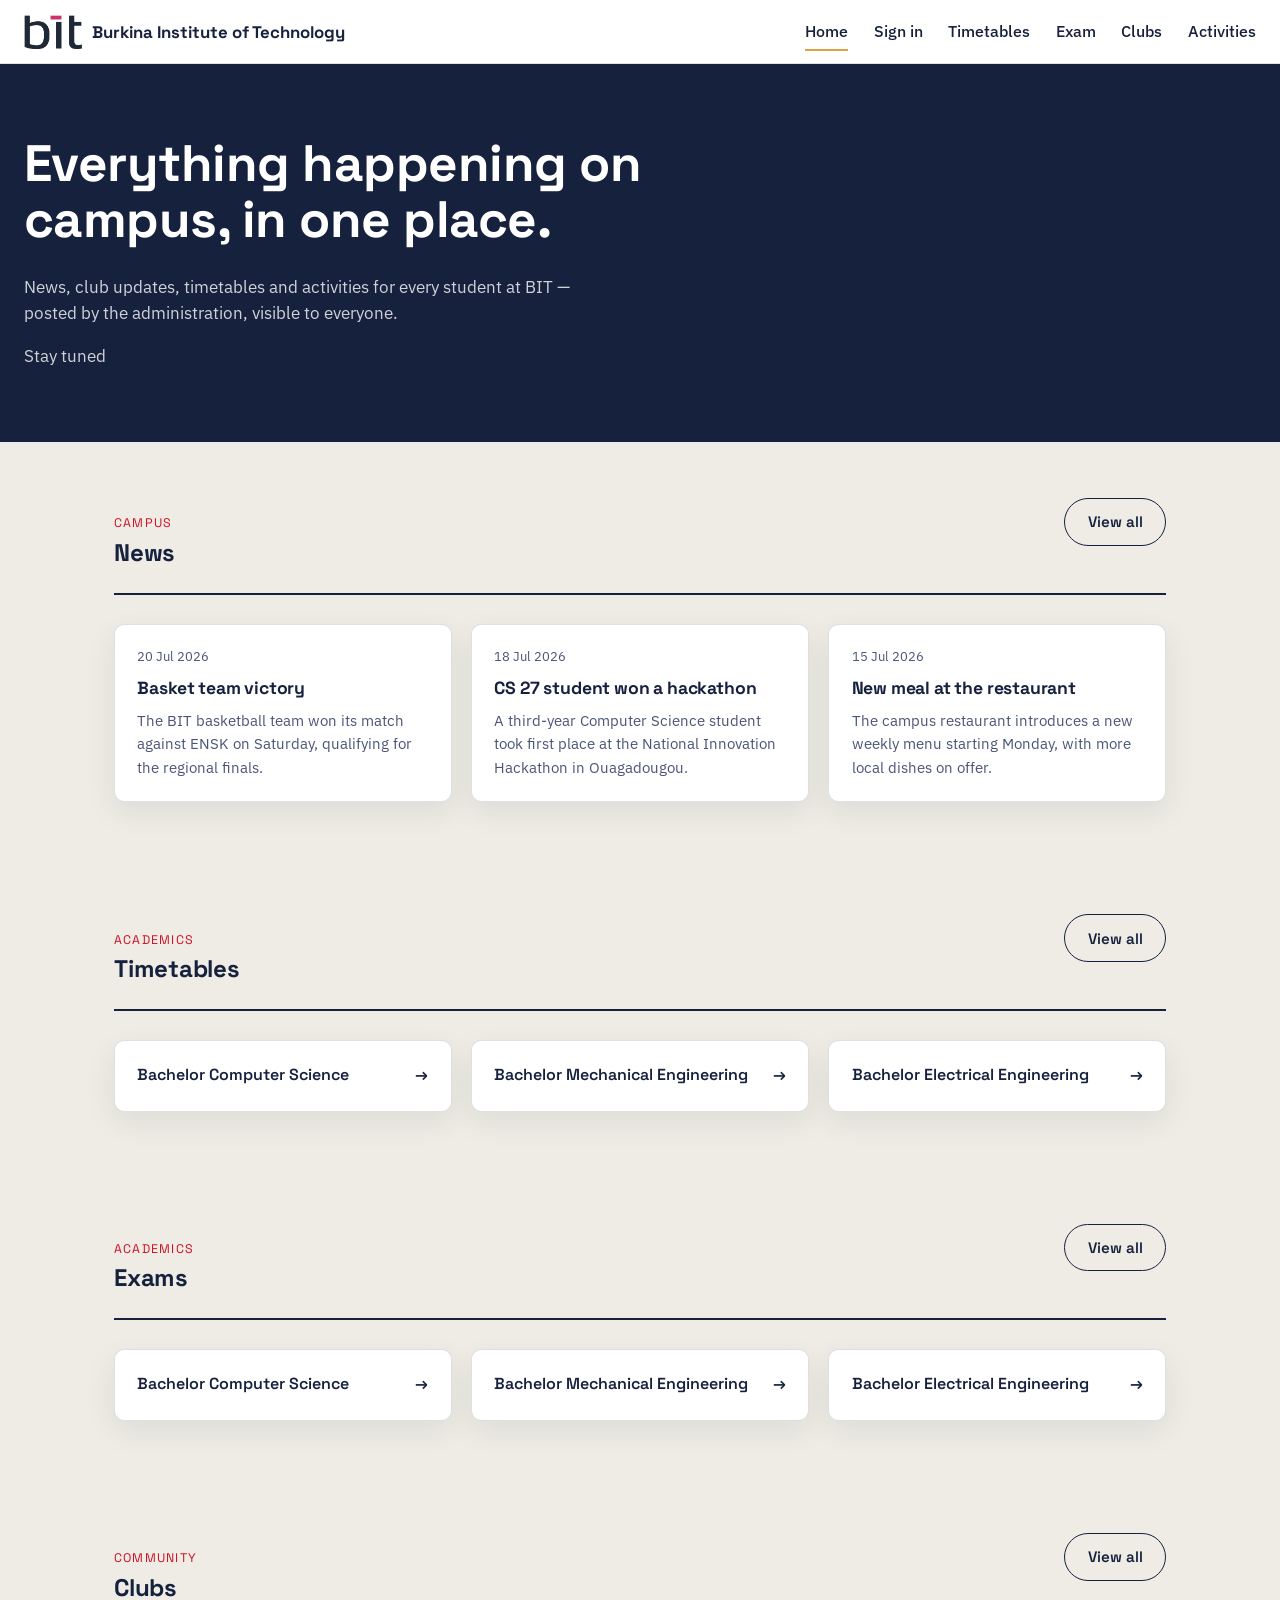
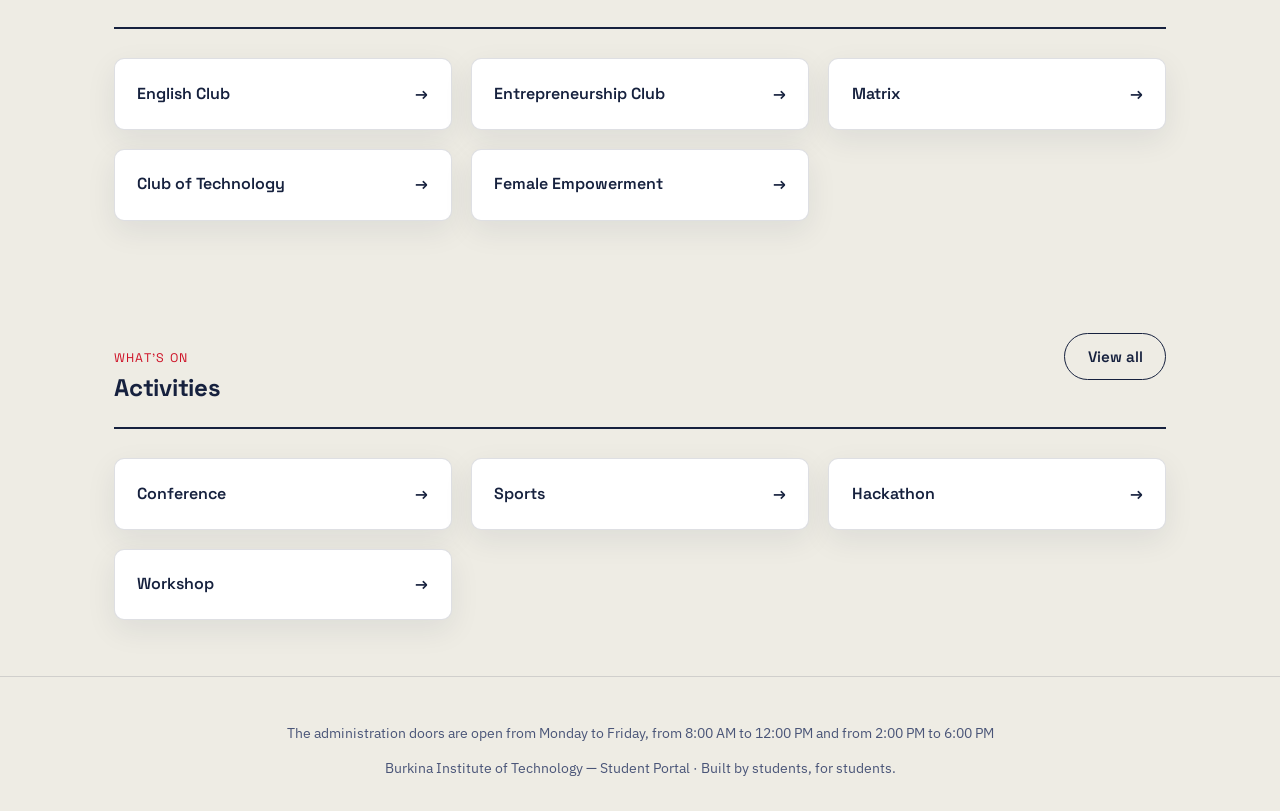
==== index.html @ 42c232f4 "Add files via upload" ====
<!DOCTYPE html>
<html lang="en">
<head>
  <meta charset="UTF-8">
  <meta name="viewport" content="width=device-width, initial-scale=1.0">
  <title>Burkina Institute of Technology</title>
  <link rel="stylesheet" href="css/style.css">
</head>
<body>

  <nav>
    <a href="index.html" class="logo"><img src="images/bit.png" alt="BIT logo">Burkina Institute of Technology</a>
    <button class="nav-toggle" aria-label="Toggle menu">☰</button>
    <div class="nav-links">
      <a href="index.html" class="active">Home</a>
      <a href="/pages/sign.html">Sign in</a>
      <a href="/pages/timetable.html">Timetables</a>
      <a href="/pages/exam.html">Exam</a>
      <a href="/pages/clubs.html">Clubs</a>
      <a href="/pages/activities.html">Activities</a>
    </div>
  </nav>

  <header class="hero">
    <div class="hero-content">
      <h1>Everything happening on campus, in one place.</h1>
      <p>News, club updates, timetables and activities for every student at BIT — posted by the administration, visible to everyone.</p>
      <p>Stay tuned</p>
    </div>
  </header>

  <main>

    <section id="news">
      <div class="section-head">
        <div>
          <span class="eyebrow">Campus</span>
          <h2>News</h2>
        </div>
        <a href="news.html" class="btn btn-outline">View all</a>
      </div>
      <div class="grid" id="news-list-public"></div>
    </section>

    <section id="timetable">
      <div class="section-head">
        <div>
          <span class="eyebrow">Academics</span>
          <h2>Timetables</h2>
        </div>
        <a href="timetable.html" class="btn btn-outline">View all</a>
      </div>
      <div class="grid" id="timetable-links-public"></div>
    </section>


    <section id="exam">
      <div class="section-head">
        <div>
          <span class="eyebrow">Academics</span>
          <h2>Exams</h2>
        </div>
        <a href="exam.html" class="btn btn-outline">View all</a>
      </div>
      <div class="grid" id="exam-links-public"></div>
    </section>

    <section id="clubs">
      <div class="section-head">
        <div>
          <span class="eyebrow">Community</span>
          <h2>Clubs</h2>
        </div>
        <a href="clubs.html" class="btn btn-outline">View all</a>
      </div>
      <div class="grid" id="clubs-links-public"></div>
    </section>

    <section id="activities">
      <div class="section-head">
        <div>
          <span class="eyebrow">What's on</span>
          <h2>Activities</h2>
        </div>
        <a href="activities.html" class="btn btn-outline">View all</a>
      </div>
      <div class="grid" id="activities-links-public"></div>
    </section>

  </main>

  <footer>
    <p>The administration doors are open from Monday to Friday, from 8:00 AM to 12:00 PM and from 2:00 PM to 6:00 PM</p>
    Burkina Institute of Technology — Student Portal · Built by students, for students.
  </footer>

  <script src="js/database.js"></script>
   <script src="js/script.js"></script>
</body>
</html>
---- css/style.css ----
@import url('https://fonts.googleapis.com/css2?family=Space+Grotesk:wght@500;600;700&family=IBM+Plex+Sans:wght@400;500;600&display=swap');

:root {
  --ink: #16213e;
  --ink-soft: #4a5578;
  --paper: #eeece4;
  --paper-raised: #ffffff;
  --gold: #d9a441;
  --red: #ce1126;
  --green: #158a4d;
  --line: rgba(22, 33, 62, 0.14);
  --shadow: 0 10px 30px rgba(22, 33, 62, 0.08);
  --font-display: 'Space Grotesk', sans-serif;
  --font-body: 'IBM Plex Sans', sans-serif;
  --radius: 10px;
}

* { box-sizing: border-box; }

html { scroll-behavior: smooth; }

body {
  margin: 0;
  background: var(--paper);
  color: var(--ink);
  font-family: var(--font-body);
  line-height: 1.55;
}

h1, h2, h3 {
  font-family: var(--font-display);
  margin: 0 0 0.5em 0;
  color: var(--ink);
  letter-spacing: -0.01em;
}

a { color: inherit; text-decoration: none; }

img { max-width: 100%; display: block; }

:focus-visible {
  outline: 3px solid var(--gold);
  outline-offset: 2px;
}

/* ---------- Nav ---------- */
nav {
  position: sticky;
  top: 0;
  z-index: 50;
  display: flex;
  align-items: center;
  justify-content: space-between;
  padding: 0.9rem 1.5rem;
  background: var(--paper-raised);
  border-bottom: 1px solid var(--line);
}

nav .logo {
  display: flex;
  align-items: center;
  gap: 0.6rem;
  font-family: var(--font-display);
  font-weight: 700;
  font-size: 1.05rem;
}

nav .logo img { height: 34px; width: auto; max-width: 90px; object-fit: contain; }

.nav-links {
  display: flex;
  align-items: center;
  gap: 1.6rem;
  font-weight: 500;
}

.nav-links a {
  position: relative;
  padding: 0.3rem 0;
}

.nav-links a::after {
  content: "";
  position: absolute;
  left: 0; bottom: -2px;
  width: 0%;
  height: 2px;
  background: var(--gold);
  transition: width 0.2s ease;
}

.nav-links a:hover::after,
.nav-links a.active::after { width: 100%; }

.nav-links a.btn-outline {
  border: 1.5px solid var(--ink);
  padding: 0.4rem 0.9rem;
  border-radius: 999px;
}
.nav-links a.btn-outline::after { display: none; }

.nav-toggle {
  display: none;
  background: none;
  border: none;
  font-size: 1.5rem;
  cursor: pointer;
  color: var(--ink);
}

.user-chip {
  font-size: 0.85rem;
  color: var(--ink-soft);
  padding: 0.3rem 0.7rem;
  border-radius: 999px;
  background: var(--paper);
}

/* ---------- Hero (signature element: timetable-grid motif) ---------- */
.hero {
  position: relative;
  overflow: hidden;
  background:
    repeating-linear-gradient(90deg, transparent, transparent 79px, var(--line) 80px),
    repeating-linear-gradient(0deg, transparent, transparent 79px, var(--line) 80px),
    var(--ink);
  color: #fff;
  padding: 4.5rem 1.5rem 3.5rem;
}

.hero .week-row {
  display: flex;
  gap: 0.5rem;
  margin-bottom: 1.6rem;
  flex-wrap: wrap;
}

.hero .week-row span {
  font-family: var(--font-display);
  font-size: 0.75rem;
  letter-spacing: 0.08em;
  padding: 0.25rem 0.65rem;
  border: 1px solid rgba(255,255,255,0.3);
  border-radius: 999px;
  color: rgba(255,255,255,0.75);
}

.hero .week-row span.today {
  background: var(--gold);
  color: var(--ink);
  border-color: var(--gold);
  font-weight: 600;
}

.hero-content { max-width: 760px; }

.hero h1 {
  color: #fff;
  font-size: clamp(2rem, 5vw, 3.2rem);
  line-height: 1.1;
}

.hero p {
  color: rgba(255,255,255,0.8);
  max-width: 55ch;
  font-size: 1.05rem;
}

.hero img.campus-shot {
  margin-top: 2rem;
  border-radius: var(--radius);
  max-height: 320px;
  width: 100%;
  object-fit: cover;
  box-shadow: var(--shadow);
}

/* ---------- Sections ---------- */
main section, .page-section {
  padding: 3.5rem 1.5rem;
  max-width: 1100px;
  margin: 0 auto;
}

.section-head {
  display: flex;
  align-items: baseline;
  justify-content: space-between;
  gap: 1rem;
  margin-bottom: 1.8rem;
  border-bottom: 2px solid var(--ink);
  padding-bottom: 0.6rem;
}

.section-head .eyebrow {
  font-family: var(--font-display);
  font-size: 0.78rem;
  letter-spacing: 0.1em;
  color: var(--red);
  text-transform: uppercase;
}

/* ---------- Card grid ---------- */
.grid {
  display: grid;
  grid-template-columns: repeat(auto-fit, minmax(260px, 1fr));
  gap: 1.2rem;
}

.card {
  background: var(--paper-raised);
  border: 1px solid var(--line);
  border-radius: var(--radius);
  padding: 1.4rem;
  box-shadow: var(--shadow);
  transition: transform 0.15s ease;
}

.card:hover { transform: translateY(-3px); }

.card .tag {
  display: inline-block;
  font-size: 0.7rem;
  font-weight: 600;
  letter-spacing: 0.06em;
  text-transform: uppercase;
  padding: 0.2rem 0.55rem;
  border-radius: 999px;
  margin-bottom: 0.6rem;
}

.tag { background: rgba(22,33,62,0.08); color: var(--ink-soft); } /* default for any custom type */
.tag-sports { background: rgba(21,138,77,0.12); color: var(--green); }
.tag-hackathon { background: rgba(206,17,38,0.1); color: var(--red); }
.tag-conference { background: rgba(217,164,65,0.18); color: #8a6516; }
.tag-workshop { background: rgba(22,33,62,0.08); color: var(--ink-soft); }

.card h3 { font-size: 1.1rem; margin-bottom: 0.4rem; }
.card .meta { font-size: 0.82rem; color: var(--ink-soft); margin-bottom: 0.5rem; }
.card p { margin: 0; font-size: 0.94rem; color: var(--ink-soft); }

.card.link-card {
  display: flex;
  align-items: center;
  justify-content: space-between;
  font-family: var(--font-display);
  font-weight: 600;
}

.empty-state {
  padding: 2rem;
  text-align: center;
  color: var(--ink-soft);
  border: 1px dashed var(--line);
  border-radius: var(--radius);
}

/* ---------- Forms ---------- */
.auth-wrap {
  min-height: calc(100vh - 66px);
  display: flex;
  align-items: center;
  justify-content: center;
  padding: 2rem 1.2rem;
}

.auth-card {
  background: var(--paper-raised);
  border: 1px solid var(--line);
  border-radius: var(--radius);
  box-shadow: var(--shadow);
  padding: 2.2rem;
  width: 100%;
  max-width: 400px;
}

.auth-tabs {
  display: flex;
  border-bottom: 1px solid var(--line);
  margin-bottom: 1.5rem;
}

.auth-tabs button {
  flex: 1;
  padding: 0.7rem;
  background: none;
  border: none;
  font-family: var(--font-display);
  font-weight: 600;
  color: var(--ink-soft);
  cursor: pointer;
  border-bottom: 2px solid transparent;
}

.auth-tabs button.active {
  color: var(--ink);
  border-bottom-color: var(--gold);
}

.form-panel { display: none; flex-direction: column; gap: 0.9rem; }
.form-panel.active { display: flex; }

label { font-size: 0.85rem; font-weight: 500; color: var(--ink-soft); }

input, select, textarea {
  width: 100%;
  padding: 0.6rem 0.75rem;
  border: 1px solid var(--line);
  border-radius: 8px;
  font-family: var(--font-body);
  font-size: 0.95rem;
  background: var(--paper);
  color: var(--ink);
}

textarea { resize: vertical; min-height: 90px; }

.field { display: flex; flex-direction: column; gap: 0.3rem; }

.btn {
  cursor: pointer;
  border: none;
  border-radius: 999px;
  padding: 0.7rem 1.4rem;
  font-family: var(--font-display);
  font-weight: 600;
  font-size: 0.95rem;
  background: var(--ink);
  color: #fff;
  transition: opacity 0.15s ease;
}

.btn:hover { opacity: 0.88; }
.btn.btn-gold { background: var(--gold); color: var(--ink); }
.btn.btn-outline { background: none; border: 1.5px solid var(--ink); color: var(--ink); }

.form-msg { font-size: 0.85rem; min-height: 1.2em; }
.form-msg.error { color: var(--red); }
.form-msg.success { color: var(--green); }

.demo-note {
  margin-top: 1.2rem;
  font-size: 0.78rem;
  color: var(--ink-soft);
  background: var(--paper);
  padding: 0.7rem 0.9rem;
  border-radius: 8px;
}

/* ---------- Tabs (role toggle, program/year toggle) ---------- */
.tab-group {
  display: flex;
  flex-wrap: wrap;
  gap: 0.5rem;
  margin-bottom: 1rem;
}

.tab-group .tab-btn {
  padding: 0.55rem 1.1rem;
  border-radius: 999px;
  border: 1.5px solid var(--ink);
  background: var(--paper-raised);
  color: var(--ink);
  font-family: var(--font-display);
  font-weight: 600;
  font-size: 0.85rem;
  cursor: pointer;
  transition: background 0.15s ease, color 0.15s ease;
}

.tab-group .tab-btn.active {
  background: var(--ink);
  color: #fff;
}

.tab-group.tab-group-sub {
  margin-bottom: 1.8rem;
}

.tab-group.tab-group-sub .tab-btn {
  border-color: var(--line);
  font-size: 0.8rem;
  padding: 0.45rem 0.9rem;
}

.tab-group.tab-group-sub .tab-btn.active {
  background: var(--gold);
  color: var(--ink);
  border-color: var(--gold);
}

#role-toggle {
  margin-bottom: 1.5rem;
  justify-content: center;
}

/* ---------- Timetable schedule display ---------- */
.schedule-day { margin-bottom: 1.6rem; }

.schedule-day h4 {
  font-family: var(--font-display);
  font-size: 0.9rem;
  color: var(--red);
  text-transform: uppercase;
  letter-spacing: 0.05em;
  margin-bottom: 0.6rem;
  border-bottom: 1px solid var(--line);
  padding-bottom: 0.3rem;
}

.schedule-row {
  display: flex;
  align-items: center;
  gap: 1rem;
  background: var(--paper-raised);
  border: 1px solid var(--line);
  border-radius: 8px;
  padding: 0.7rem 1rem;
  margin-bottom: 0.5rem;
  font-size: 0.92rem;
  flex-wrap: wrap;
}

.schedule-row .time {
  color: var(--ink-soft);
  font-family: var(--font-display);
  font-weight: 600;
  min-width: 110px;
}

.schedule-row .course { flex: 1; }
.schedule-row .room { color: var(--ink-soft); font-size: 0.85rem; }

/* ---------- Dashboard ---------- */
.dash-grid {
  display: grid;
  grid-template-columns: minmax(280px, 380px) 1fr;
  gap: 2rem;
  align-items: start;
}

.dash-card {
  background: var(--paper-raised);
  border: 1px solid var(--line);
  border-radius: var(--radius);
  padding: 1.5rem;
  box-shadow: var(--shadow);
}

.dash-card form { display: flex; flex-direction: column; gap: 0.8rem; }

.dash-list { display: flex; flex-direction: column; gap: 0.8rem; }

.dash-item {
  display: flex;
  justify-content: space-between;
  align-items: flex-start;
  gap: 1rem;
  background: var(--paper-raised);
  border: 1px solid var(--line);
  border-radius: var(--radius);
  padding: 1rem 1.2rem;
}

.dash-item button {
  background: none;
  border: none;
  color: var(--red);
  cursor: pointer;
  font-size: 0.85rem;
  font-weight: 600;
}

/* ---------- Footer ---------- */
footer {
  border-top: 1px solid var(--line);
  padding: 2rem 1.5rem;
  text-align: center;
  font-size: 0.85rem;
  color: var(--ink-soft);
}

/* ---------- Responsive ---------- */
@media (max-width: 760px) {
  .nav-links {
    position: fixed;
    top: 64px; left: 0; right: 0;
    background: var(--paper-raised);
    flex-direction: column;
    align-items: flex-start;
    padding: 1rem 1.5rem;
    border-bottom: 1px solid var(--line);
    transform: translateY(-150%);
    transition: transform 0.2s ease;
  }
  .nav-links.open { transform: translateY(0); }
  .nav-toggle { display: block; }
  .dash-grid { grid-template-columns: 1fr; }
}
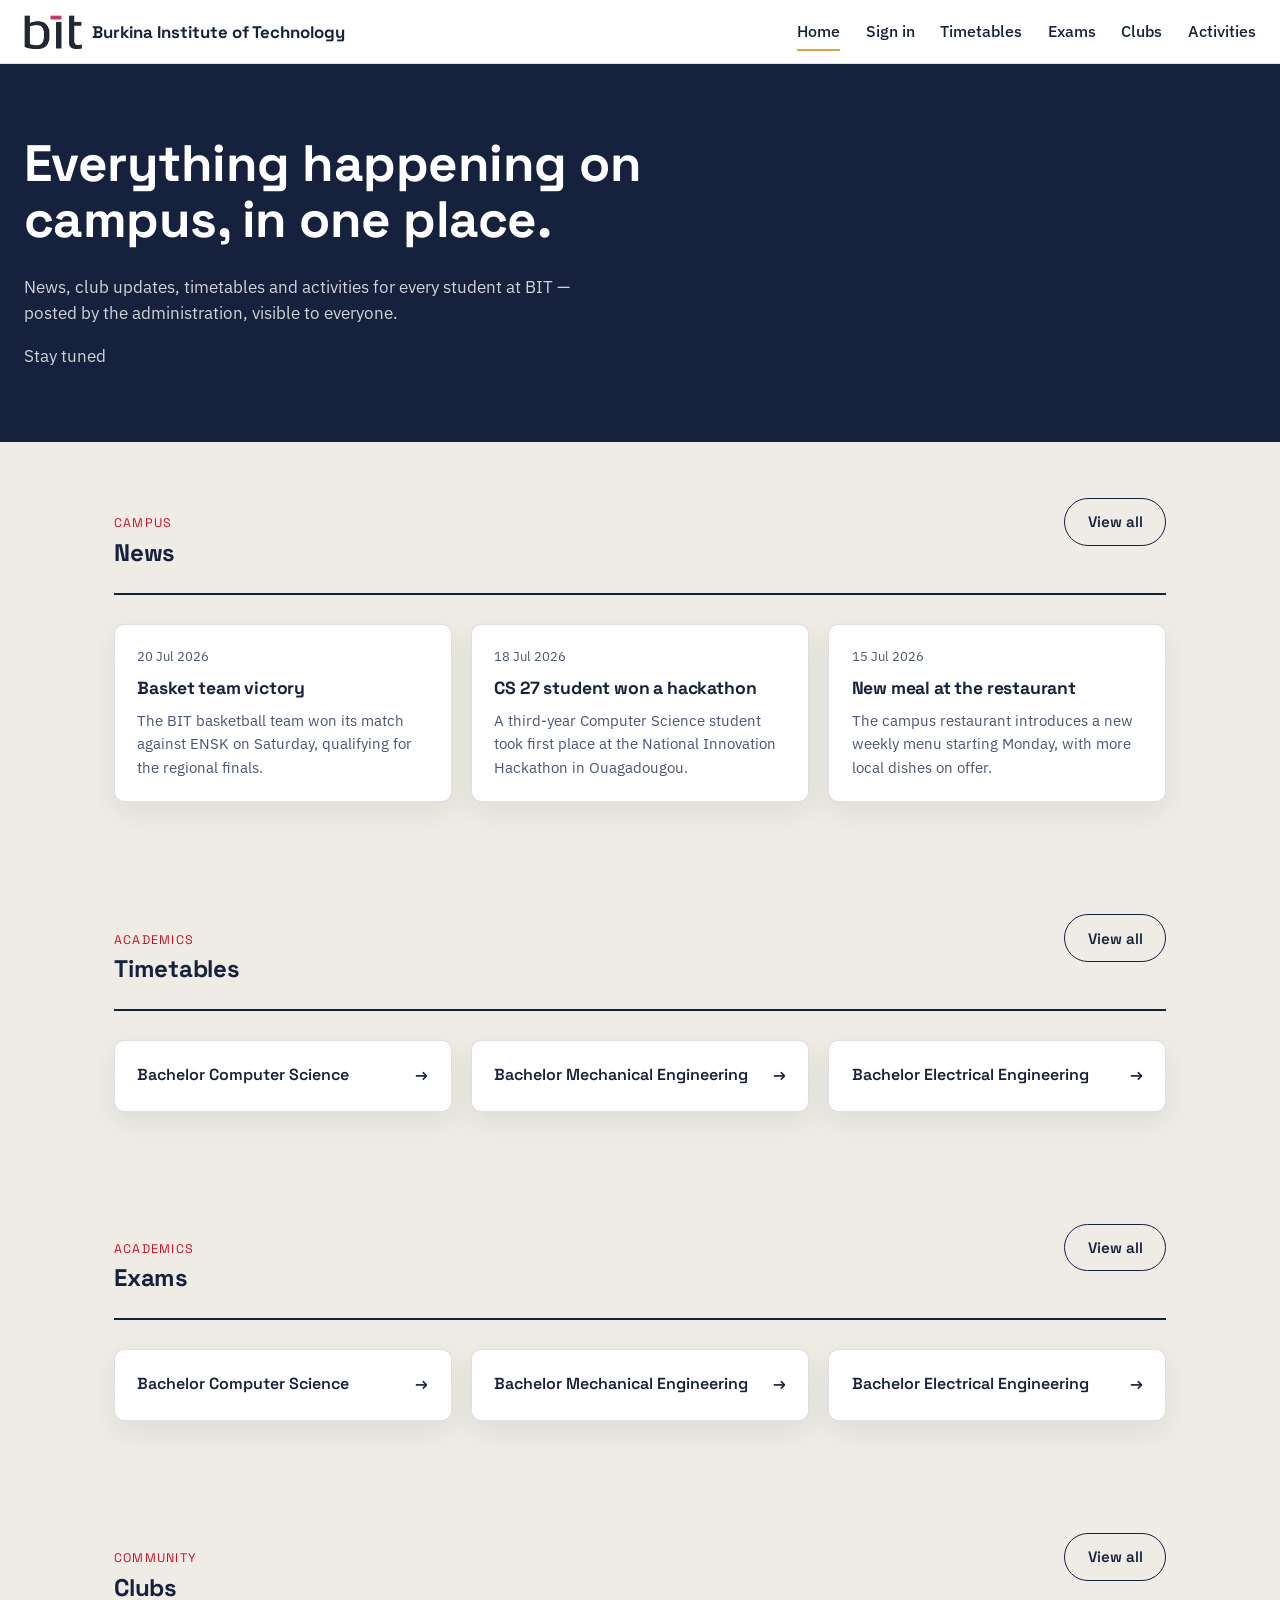
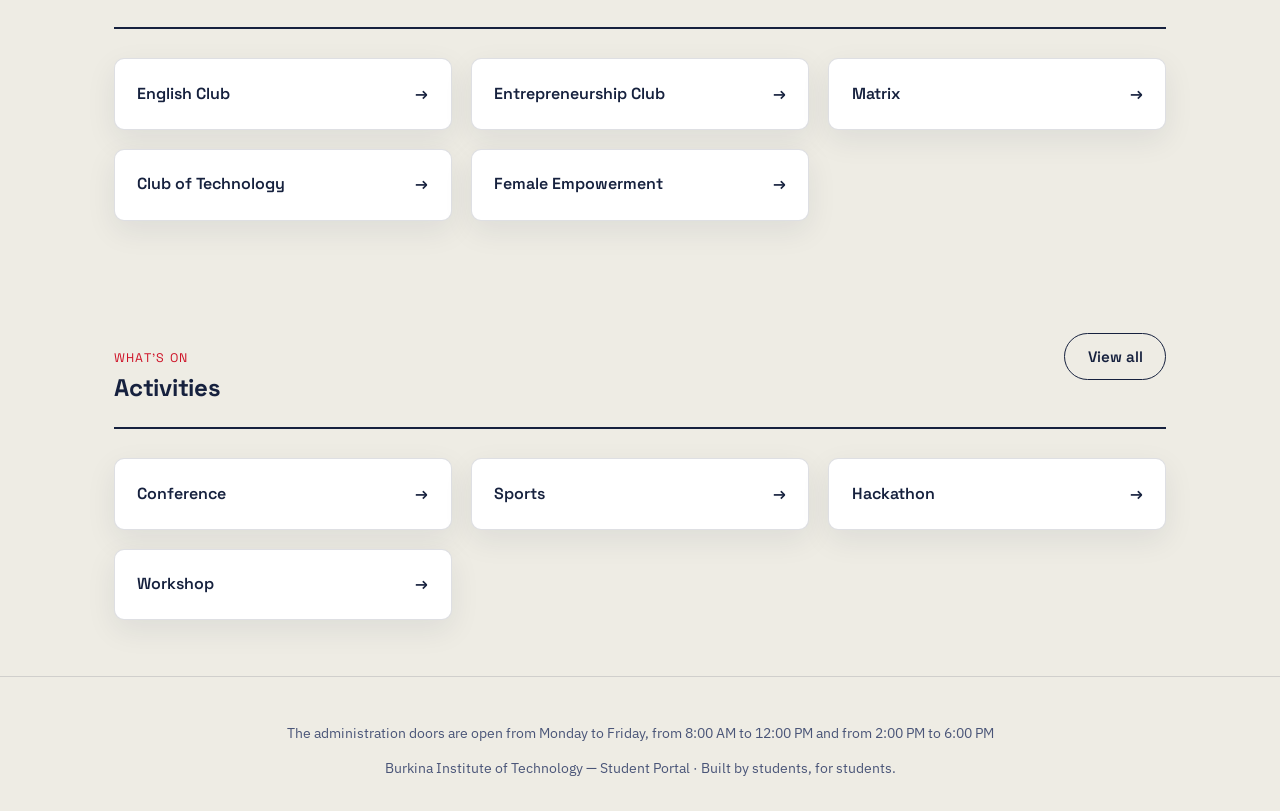
==== commit c764a32a: "Update index.html Hompepage Links correction" ====
--- a/index.html
+++ b/index.html
@@ -13,11 +13,11 @@
     <button class="nav-toggle" aria-label="Toggle menu">☰</button>
     <div class="nav-links">
       <a href="index.html" class="active">Home</a>
-      <a href="/pages/sign.html">Sign in</a>
-      <a href="/pages/timetable.html">Timetables</a>
-      <a href="/pages/exam.html">Exam</a>
-      <a href="/pages/clubs.html">Clubs</a>
-      <a href="/pages/activities.html">Activities</a>
+      <a href="pages/sign.html">Sign in</a>
+      <a href="pages/timetable.html">Timetables</a>
+      <a href="pages/exam.html">Exams</a>
+      <a href="pages/clubs.html">Clubs</a>
+      <a href="pages/activities.html">Activities</a>
     </div>
   </nav>
 
@@ -37,7 +37,7 @@
           <span class="eyebrow">Campus</span>
           <h2>News</h2>
         </div>
-        <a href="news.html" class="btn btn-outline">View all</a>
+        <a href="pages/news.html" class="btn btn-outline">View all</a>
       </div>
       <div class="grid" id="news-list-public"></div>
     </section>
@@ -48,7 +48,7 @@
           <span class="eyebrow">Academics</span>
           <h2>Timetables</h2>
         </div>
-        <a href="timetable.html" class="btn btn-outline">View all</a>
+        <a href="pages/timetable.html" class="btn btn-outline">View all</a>
       </div>
       <div class="grid" id="timetable-links-public"></div>
     </section>
@@ -60,7 +60,7 @@
           <span class="eyebrow">Academics</span>
           <h2>Exams</h2>
         </div>
-        <a href="exam.html" class="btn btn-outline">View all</a>
+        <a href="pages/exam.html" class="btn btn-outline">View all</a>
       </div>
       <div class="grid" id="exam-links-public"></div>
     </section>
@@ -71,7 +71,7 @@
           <span class="eyebrow">Community</span>
           <h2>Clubs</h2>
         </div>
-        <a href="clubs.html" class="btn btn-outline">View all</a>
+        <a href="pages/clubs.html" class="btn btn-outline">View all</a>
       </div>
       <div class="grid" id="clubs-links-public"></div>
     </section>
@@ -82,7 +82,7 @@
           <span class="eyebrow">What's on</span>
           <h2>Activities</h2>
         </div>
-        <a href="activities.html" class="btn btn-outline">View all</a>
+        <a href="pages/activities.html" class="btn btn-outline">View all</a>
       </div>
       <div class="grid" id="activities-links-public"></div>
     </section>
